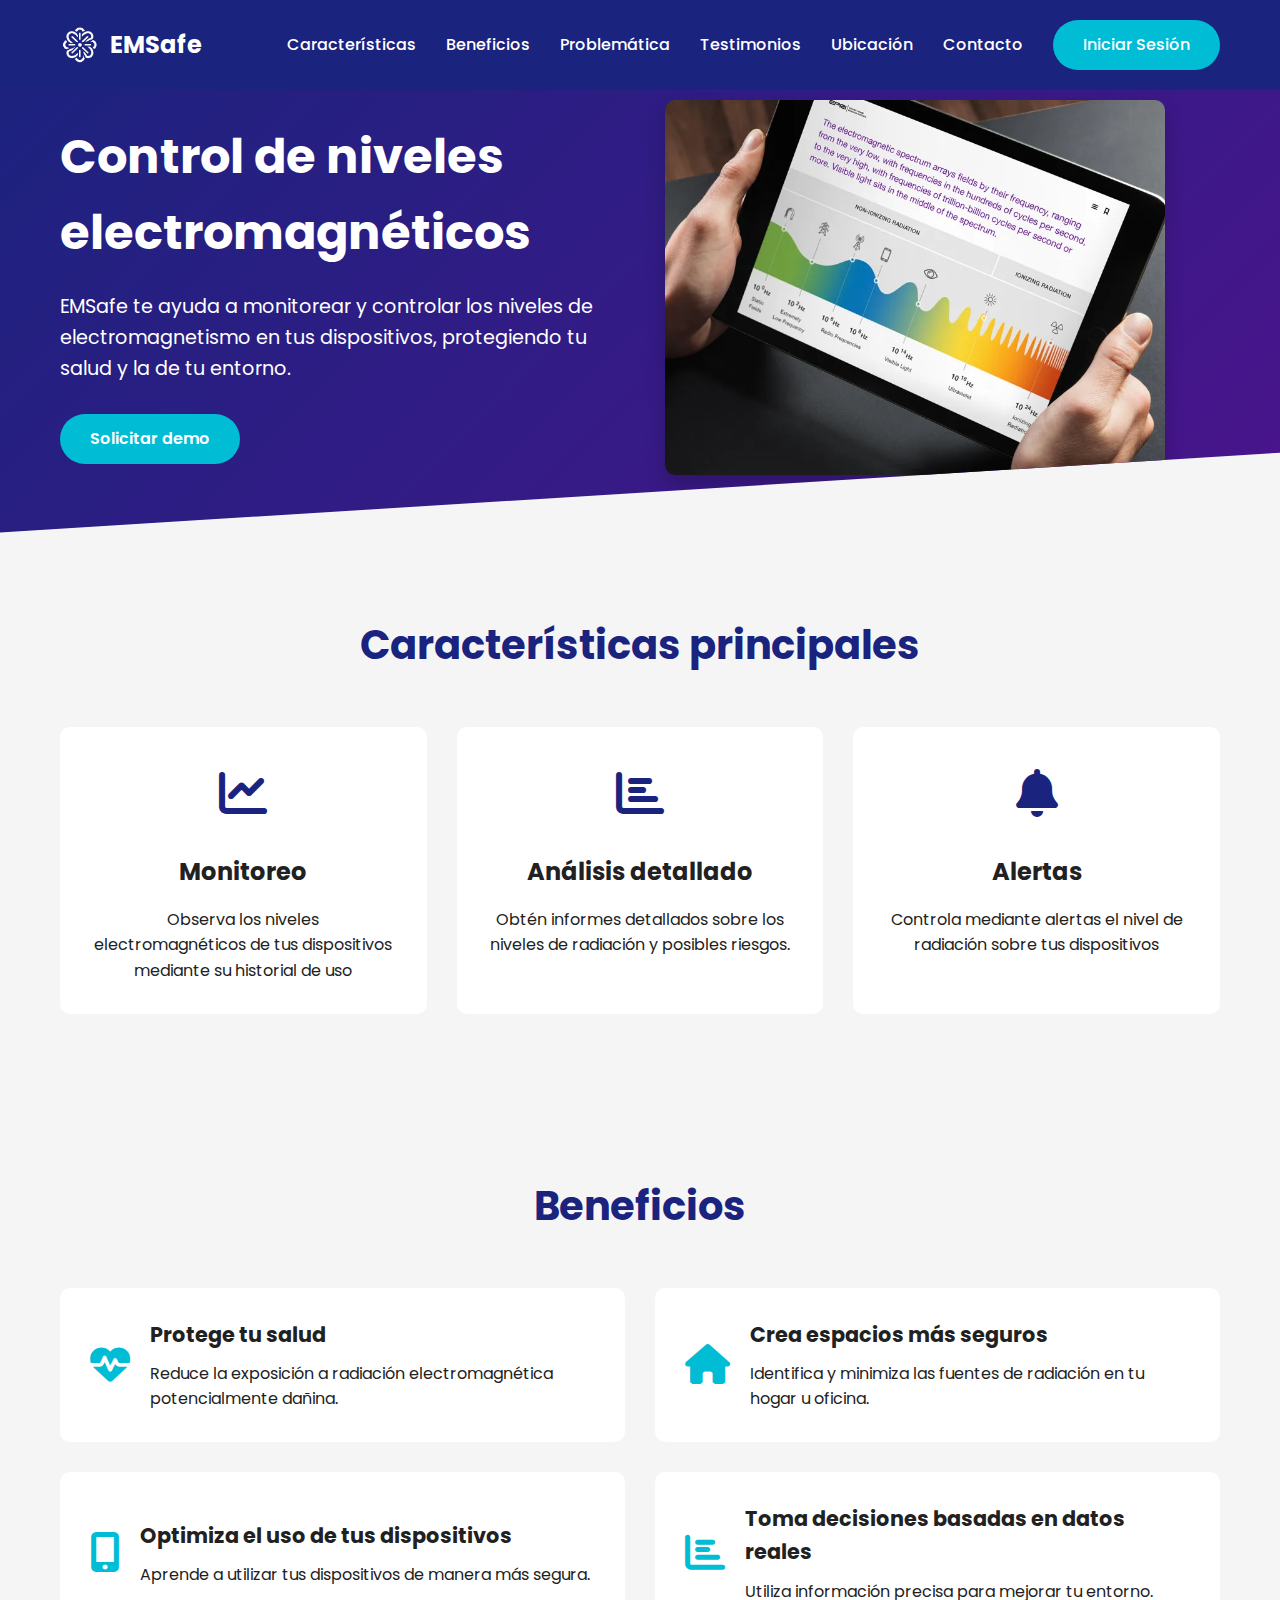
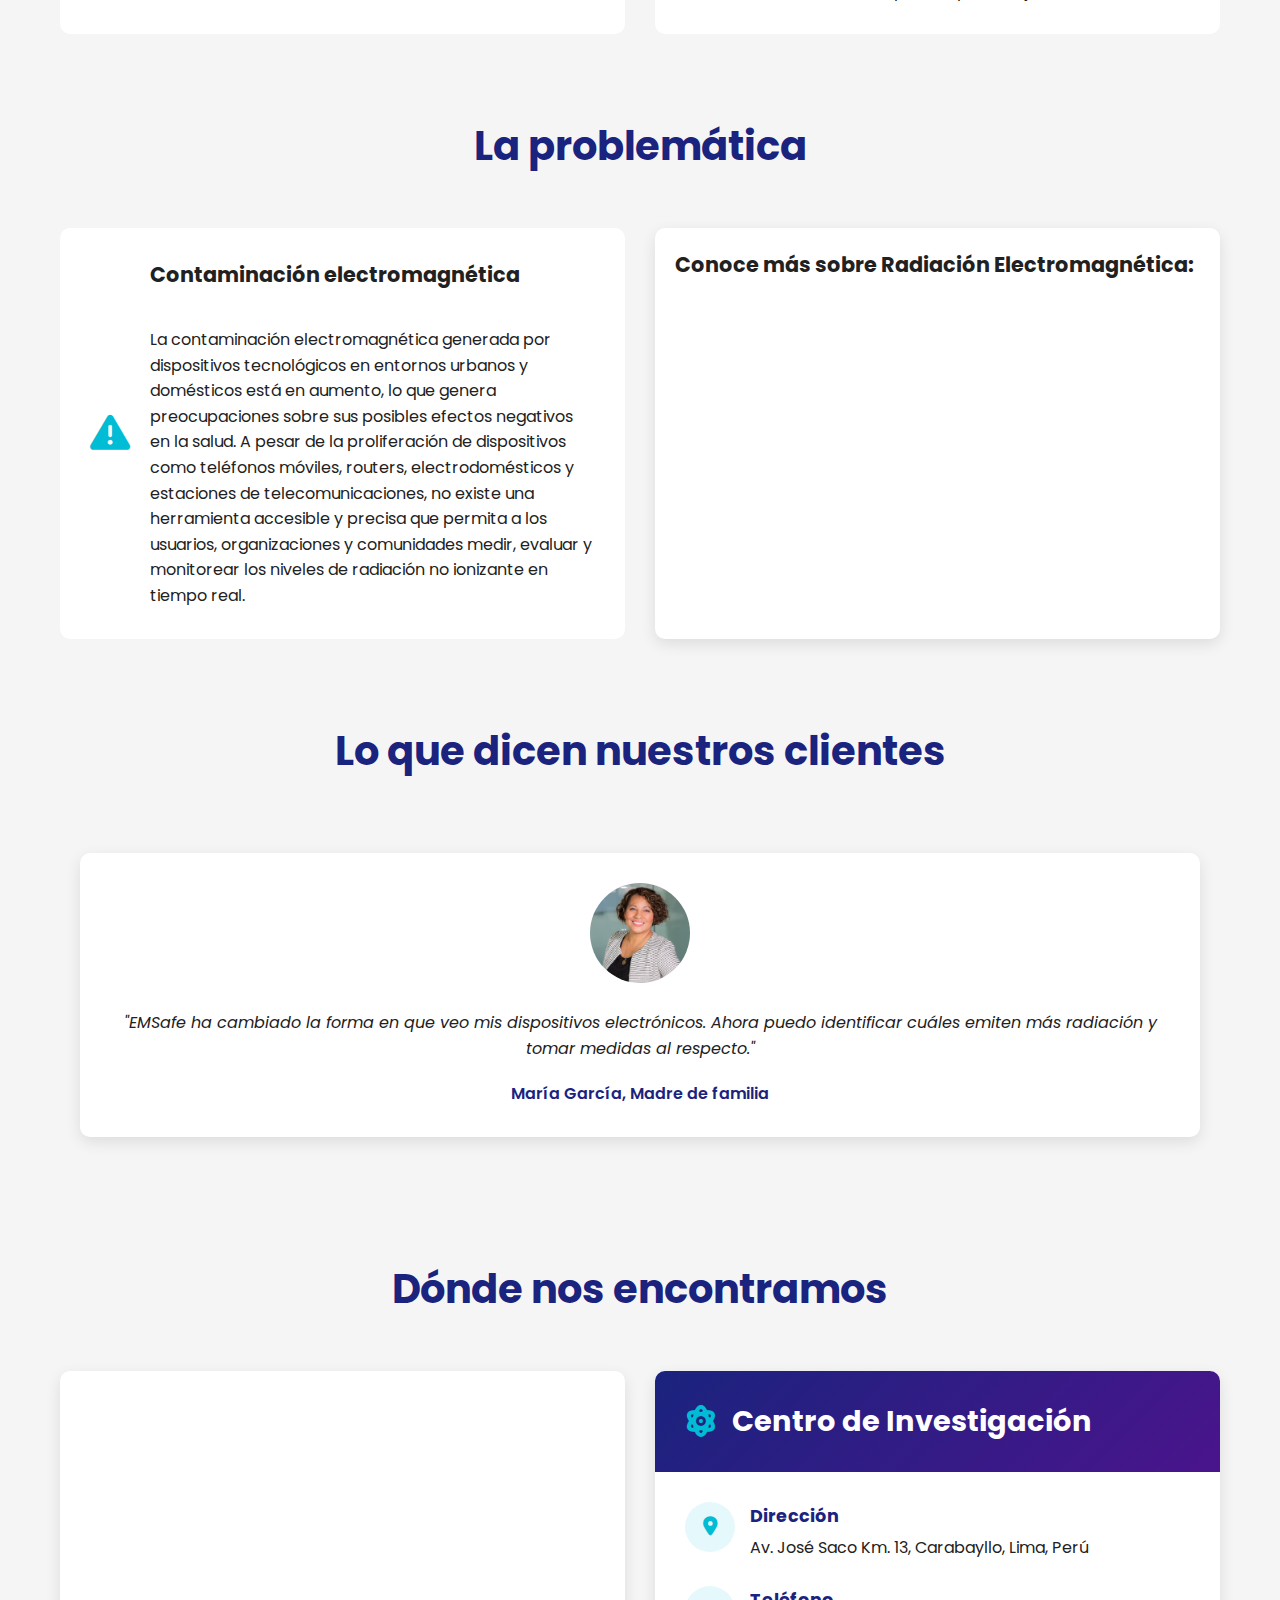
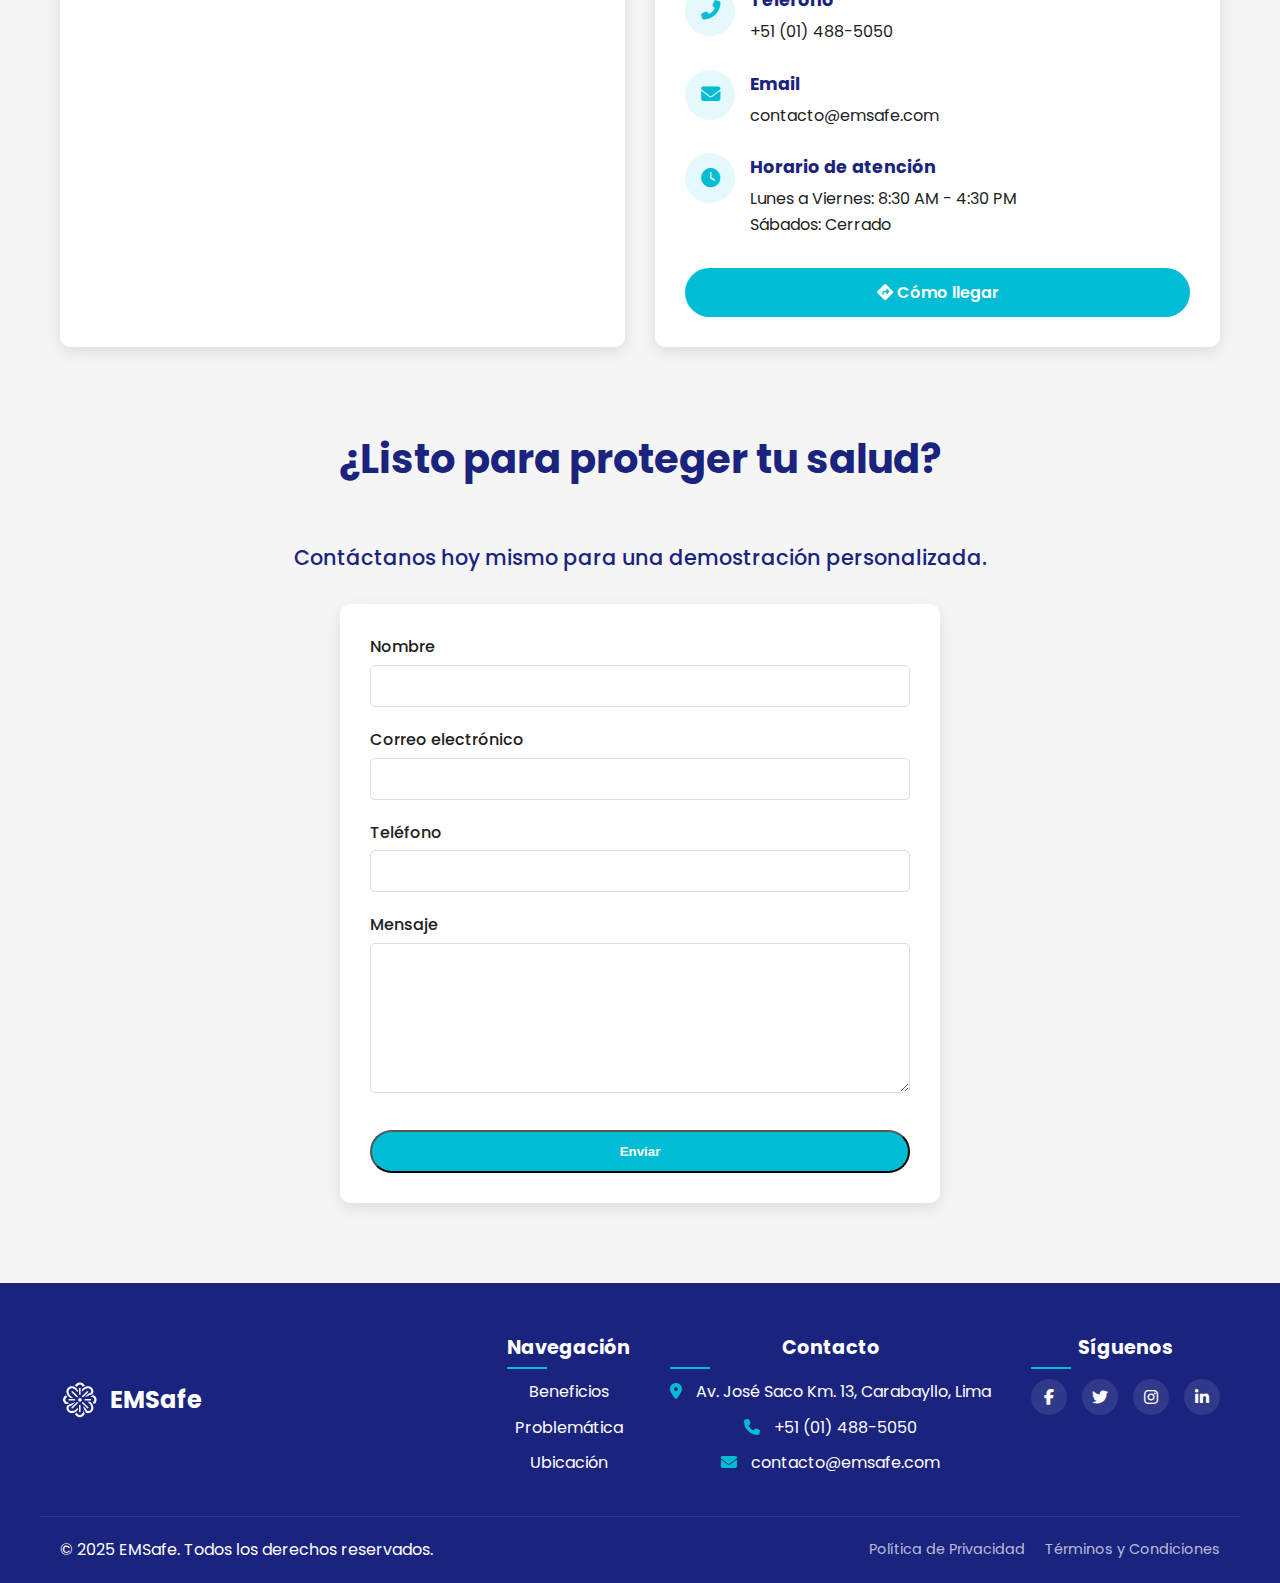
==== index.html @ 5c5ae856 "Add files via upload" ====
<!DOCTYPE html>
<html lang="es">
<head>
    <meta charset="UTF-8">
    <meta name="viewport" content="width=device-width, initial-scale=1.0">
    <title>EMSafe - Control de niveles electromagnéticos</title>
    <link rel="stylesheet" href="https://cdnjs.cloudflare.com/ajax/libs/font-awesome/6.4.0/css/all.min.css">
    <link rel="stylesheet" href="./css/style.css">
</head>
<body>
    <header>
        <nav class="container">
            <div class="logo">
                <img src="./imgs/smartflow-logo-white.png" alt="EMSafe Logo">
                <span>EMSafe</span>
            </div>
            <ul class="nav-links">
                <li><a href="#features">Características</a></li>
                <li><a href="#benefits">Beneficios</a></li>
                <li><a href="#problem">Problemática</a></li>
                <li><a href="#testimonials">Testimonios</a></li>
                <li><a href="#location">Ubicación</a></li>
                <li><a href="#contact">Contacto</a></li>
                <li><a href="./navbar/login.html" class="cta-button">Iniciar Sesión</a></li>
            </ul>
        </nav>
    </header>

    <main>
        <section id="hero">
            <div class="container hero-content">
                <div class="hero-text">
                    <h1>Control de niveles electromagnéticos</h1>
                    <p>EMSafe te ayuda a monitorear y controlar los niveles de electromagnetismo en tus dispositivos, protegiendo tu salud y la de tu entorno.</p>
                    <a href="#contact" class="cta-button">Solicitar demo</a>
                </div>
                <div class="hero-image">
                    <img src="./imgs/hero.webp" alt="Dashboard de EMSafe">
                </div>
            </div>
        </section>

        <section id="features">
            <div class="container">
                <h2 class="section-title">Características principales</h2>
                <div class="features-grid">
                    <div class="feature-card">
                        <div class="feature-icon">
                            <i class="fas fa-chart-line"></i>
                        </div>
                        <h3>Monitoreo</h3>
                        <p>Observa los niveles electromagnéticos de tus dispositivos mediante su historial de uso</p>
                    </div>
                    <div class="feature-card">
                        <div class="feature-icon">
                            <i class="fas fa-chart-bar"></i>
                        </div>
                        <h3>Análisis detallado</h3>
                        <p>Obtén informes detallados sobre los niveles de radiación y posibles riesgos.</p>
                    </div>
                    <div class="feature-card">
                        <div class="feature-icon">
                            <i class="fas fa-bell"></i>
                        </div>
                        <h3>Alertas</h3>
                        <p>Controla mediante alertas el nivel de radiación sobre tus dispositivos</p>
                    </div>
                </div>
            </div>
        </section>

        <section id="benefits">
            <div class="container">
                <h2 class="section-title">Beneficios</h2>
                <div class="benefits-grid">
                    <div class="benefit-item">
                        <div class="benefit-icon">
                            <i class="fas fa-heartbeat"></i>
                        </div>
                        <div class="benefit-text">
                            <h3>Protege tu salud</h3>
                            <p>Reduce la exposición a radiación electromagnética potencialmente dañina.</p>
                        </div>
                    </div>
                    <div class="benefit-item">
                        <div class="benefit-icon">
                            <i class="fas fa-home"></i>
                        </div>
                        <div class="benefit-text">
                            <h3>Crea espacios más seguros</h3>
                            <p>Identifica y minimiza las fuentes de radiación en tu hogar u oficina.</p>
                        </div>
                    </div>
                    <div class="benefit-item">
                        <div class="benefit-icon">
                            <i class="fas fa-mobile-alt"></i>
                        </div>
                        <div class="benefit-text">
                            <h3>Optimiza el uso de tus dispositivos</h3>
                            <p>Aprende a utilizar tus dispositivos de manera más segura.</p>
                        </div>
                    </div>
                    <div class="benefit-item">
                        <div class="benefit-icon">
                            <i class="fas fa-chart-bar"></i>
                        </div>
                        <div class="benefit-text">
                            <h3>Toma decisiones basadas en datos reales</h3>
                            <p>Utiliza información precisa para mejorar tu entorno.</p>
                        </div>
                    </div>
                </div>
            </div>
        </section>

        <section id="problem">
            <div class="container">
                <h2 class="section-title">La problemática</h2>
                <div class="problem-content">
                    <div class="problem-card">
                        <div class="benefit-item">
                            <div class="benefit-icon">
                                <i class="fas fa-exclamation-triangle"></i>
                            </div>
                            <div class="benefit-text">
                                <h3>Contaminación electromagnética</h3>
                                <br>
                                <p>La contaminación electromagnética generada por dispositivos tecnológicos en entornos urbanos y domésticos está en aumento, lo que genera preocupaciones sobre sus posibles efectos negativos en la salud. A pesar de la proliferación de dispositivos como teléfonos móviles, routers, electrodomésticos y estaciones de telecomunicaciones, no existe una herramienta accesible y precisa que permita a los usuarios, organizaciones y comunidades medir, evaluar y monitorear los niveles de radiación no ionizante en tiempo real.</p>
                            </div>
                        </div>
                    </div>
                    <div class="problem-video-container">
                        <div class="benefit-text">
                            <h3>Conoce más sobre Radiación Electromagnética:</h3>
                            <br>
                        </div>
                        <div class="video-wrapper">
                            <iframe width="100%" height="315" src="https://www.youtube.com/embed/sqfyNnyt4dU" title="Video sobre contaminación electromagnética" frameborder="0" allow="accelerometer; autoplay; clipboard-write; encrypted-media; gyroscope; picture-in-picture" allowfullscreen></iframe>
                        </div>
                    </div>
                </div>
            </div>
        </section>

        <section id="testimonials">
            <div class="container">
                <h2 class="section-title">Lo que dicen nuestros clientes</h2>
                <div class="testimonial-slider">
                    <div class="testimonial-slide">
                        <div class="testimonial-content">
                            <img src="./imgs/testimony1.avif" alt="Foto de María García" class="testimonial-image">
                            <p class="testimonial-text">"EMSafe ha cambiado la forma en que veo mis dispositivos electrónicos. Ahora puedo identificar cuáles emiten más radiación y tomar medidas al respecto."</p>
                            <p class="testimonial-author">María García, Madre de familia</p>
                        </div>
                    </div>
                    <div class="testimonial-slide">
                        <div class="testimonial-content">
                            <img src="./imgs/testimony2.avif" alt="Foto de Carlos Rodríguez" class="testimonial-image">
                            <p class="testimonial-text">"La facilidad de uso y la precisión de los datos que proporciona EMSafe nos han permitido crear un entorno de trabajo más saludable para nuestros empleados."</p>
                            <p class="testimonial-author">Carlos Rodríguez, Gerente de Oficina en TechInnovate</p>
                        </div>
                    </div>
                    <div class="testimonial-slide">
                        <div class="testimonial-content">
                            <img src="./imgs/testimony3.avif" alt="Foto de Ana Martínez" class="testimonial-image">
                            <p class="testimonial-text">"Desde que implementamos EMSafe en nuestra clínica, hemos logrado reducir significativamente los niveles de radiación electromagnética. Es una herramienta indispensable para cualquier establecimiento de salud."</p>
                            <p class="testimonial-author">Ana Martínez, Directora de Centro Médico Bienestar</p>
                        </div>
                    </div>
                </div>
                <div class="testimonial-nav"></div>
            </div>
        </section>

        <section id="location">
            <div class="container">
                <h2 class="section-title">Dónde nos encontramos</h2>
                <div class="location-container">
                    <div class="location-card map-card">
                        <div class="location-map-wrapper">
                            <iframe src="https://www.google.com/maps/embed?pb=!1m14!1m8!1m3!1d31210.40868979142!2d-77.058909!3d-12.0915285!3m2!1i1024!2i768!4f13.1!3m3!1m2!1s0x9105c7d5475e4d6f%3A0x3dcf7613f8cd2580!2sInstituto%20Peruano%20de%20Energ%C3%ADa%20Nuclear!5e0!3m2!1ses!2spe!4v1744921972250!5m2!1ses!2spe" width="100%" height="100%" style="border:0;" allowfullscreen="" loading="lazy" referrerpolicy="no-referrer-when-downgrade"></iframe>
                        </div>
                    </div>
                    <div class="location-card info-card">
                        <div class="location-header">
                            <div class="location-icon">
                                <i class="fas fa-atom"></i>
                            </div>
                            <h3>Centro de Investigación</h3>
                        </div>
                        <div class="location-details">
                            <div class="location-detail-item">
                                <div class="detail-icon">
                                    <i class="fas fa-map-marker-alt"></i>
                                </div>
                                <div class="detail-text">
                                    <h4>Dirección</h4>
                                    <p>Av. José Saco Km. 13, Carabayllo, Lima, Perú</p>
                                </div>
                            </div>
                            <div class="location-detail-item">
                                <div class="detail-icon">
                                    <i class="fas fa-phone-alt"></i>
                                </div>
                                <div class="detail-text">
                                    <h4>Teléfono</h4>
                                    <p>+51 (01) 488-5050</p>
                                </div>
                            </div>
                            <div class="location-detail-item">
                                <div class="detail-icon">
                                    <i class="fas fa-envelope"></i>
                                </div>
                                <div class="detail-text">
                                    <h4>Email</h4>
                                    <p>contacto@emsafe.com</p>
                                </div>
                            </div>
                            <div class="location-detail-item">
                                <div class="detail-icon">
                                    <i class="fas fa-clock"></i>
                                </div>
                                <div class="detail-text">
                                    <h4>Horario de atención</h4>
                                    <p>Lunes a Viernes: 8:30 AM - 4:30 PM</p>
                                    <p>Sábados: Cerrado</p>
                                </div>
                            </div>
                        </div>
                        <a href="https://maps.app.goo.gl/8dcV7gfcuKDfoSGw5" class="location-cta cta-button" target="_blank" rel="noopener noreferrer">
                            <i class="fas fa-directions"></i> Cómo llegar
                        </a>
                    </div>
                </div>
            </div>
        </section>

        <section id="contact">
            <div class="container">
                <h2 class="section-title">¿Listo para proteger tu salud?</h2>
                <h3 class="contact-subtitle">Contáctanos hoy mismo para una demostración personalizada.</h3>
                <form class="contact-form">
                    <div class="form-group">
                        <label for="name">Nombre</label>
                        <input type="text" id="name" name="name" required>
                    </div>
                    <div class="form-group">
                        <label for="email">Correo electrónico</label>
                        <input type="email" id="email" name="email" required>
                    </div>
                    <div class="form-group">
                        <label for="phone">Teléfono</label>
                        <input type="tel" id="phone" name="phone">
                    </div>
                    <div class="form-group">
                        <label for="message">Mensaje</label>
                        <textarea id="message" name="message" required></textarea>
                    </div>
                    <button type="submit" class="cta-button">Enviar</button>
                </form>
            </div>
        </section>
        </main>
        
        <footer>
            <div class="footer-content">
                <div class="footer-logo">
                    <img src="./imgs/smartflow-logo-white.png" alt="EMSafe Logo">
                    <span>EMSafe</span>
                </div>
                <div class="footer-links">
                    <div class="footer-column">
                        <h4>Navegación</h4>
                        <ul>
                            <li><a href="#benefits">Beneficios</a></li>
                            <li><a href="#problem">Problemática</a></li>
                            <li><a href="#location">Ubicación</a></li>
                        </ul>
                    </div>
                    <div class="footer-column">
                        <h4>Contacto</h4>
                        <ul>
                            <li><i class="fas fa-map-marker-alt"></i> Av. José Saco Km. 13, Carabayllo, Lima</li>
                            <li><i class="fas fa-phone"></i> +51 (01) 488-5050</li>
                            <li><i class="fas fa-envelope"></i> contacto@emsafe.com</li>
                        </ul>
                    </div>
                    <div class="footer-column">
                        <h4>Síguenos</h4>
                        <div class="social-icons">
                            <a href="#" aria-label="Facebook"><i class="fab fa-facebook-f"></i></a>
                            <a href="#" aria-label="Twitter"><i class="fab fa-twitter"></i></a>
                            <a href="#" aria-label="Instagram"><i class="fab fa-instagram"></i></a>
                            <a href="#" aria-label="LinkedIn"><i class="fab fa-linkedin-in"></i></a>
                        </div>
                    </div>
                </div>
            </div>
            <div class="footer-bottom">
                <p>&copy; 2025 EMSafe. Todos los derechos reservados.</p>
                <div class="footer-legal">
                    <a href="#">Política de Privacidad</a>
                    <a href="#">Términos y Condiciones</a>
                </div>
            </div>
        </footer>

    <script src="./scripts/main-scripts.js"></script>
</body>
</html>
---- css/style.css ----
@import url('https://fonts.googleapis.com/css2?family=Poppins:wght@300;400;500;600;700&display=swap');

:root {
    --primary: #1a237e;
    --secondary: #4a148c;
    --accent: #00bcd4;
    --background: #f5f5f5;
    --foreground: #212121;
    --card: #ffffff;
    --card-hover: #e0e0e0;
}

* {
    margin: 0;
    padding: 0;
    box-sizing: border-box;
}

body {
    font-family: 'Poppins', sans-serif;
    background-color: var(--background);
    color: var(--foreground);
    line-height: 1.6;
}

.container {
    max-width: 1200px;
    margin: 0 auto;
    padding: 0 20px;
}

header {
    background-color: var(--primary);
    color: white;
    padding: 20px 0;
    position: fixed;
    width: 100%;
    z-index: 1000;
}

nav {
    display: flex;
    justify-content: space-between;
    align-items: center;
}

.logo {
    display: flex;
    align-items: center;
}

.logo img {
    width: 40px;
    margin-right: 10px;
}

.logo span {
    font-size: 1.5rem;
    font-weight: 700;
}

.nav-links {
    display: flex;
    list-style: none;
    align-items: center;
}

.nav-links li {
    margin-left: 30px;
}

.nav-links a {
    color: white;
    text-decoration: none;
    font-weight: 500;
    transition: color 0.3s ease;
}

.nav-links a:hover {
    color: var(--accent);
}

#hero {
    background: linear-gradient(135deg, var(--primary) 0%, var(--secondary) 100%);
    color: white;
    padding: 100px 0 50px;
    clip-path: polygon(0 0, 100% 0, 100% 85%, 0% 100%);
}

.hero-content {
    display: flex;
    align-items: center;
    justify-content: space-between;
}

.hero-text {
    flex: 1;
    padding-right: 50px;
}

.hero-text h1 {
    font-size: 3rem;
    margin-bottom: 20px;
}

.hero-text p {
    font-size: 1.2rem;
    margin-bottom: 30px;
}

.cta-button {
    display: inline-block;
    background-color: var(--accent);
    color: white;
    padding: 12px 30px;
    border-radius: 30px;
    text-decoration: none;
    font-weight: 600;
    transition: background-color 0.3s ease, transform 0.3s ease;
}

.cta-button:hover {
    background-color: #00acc1;
    transform: translateY(-3px);
}

.hero-image {
    flex: 1;
}

.hero-image img {
    width: 100%;
    max-width: 500px;
    border-radius: 10px;
    box-shadow: 0 10px 20px rgba(0, 0, 0, 0.2);
}

#features, #benefits, #testimonials, #subscriptions, #contact {
    padding: 80px 0;
}

.section-title {
    text-align: center;
    font-size: 2.5rem;
    margin-bottom: 50px;
    color: var(--primary);
}

.features-grid {
    display: grid;
    grid-template-columns: repeat(3, 1fr);
    gap: 30px;
}

.feature-card {
    background-color: var(--card);
    border-radius: 10px;
    padding: 30px;
    text-align: center;
    transition: transform 0.3s ease, box-shadow 0.3s ease;
    position: relative;
    overflow: hidden;
}

.feature-card:hover {
    transform: translateY(-10px);
    box-shadow: 0 10px 20px rgba(0, 0, 0, 0.1);
}

.feature-card::before {
    content: '';
    position: absolute;
    top: -50%;
    left: -50%;
    width: 200%;
    height: 200%;
    background: radial-gradient(circle, var(--accent) 10%, transparent 10%);
    transform: scale(0);
    transition: transform 0.6s ease;
    z-index: 0;
}

.feature-card:hover::before {
    transform: scale(1);
}

.feature-icon {
    font-size: 3rem;
    color: var(--primary);
    margin-bottom: 20px;
    position: relative;
    z-index: 1;
}

.feature-card h3 {
    font-size: 1.5rem;
    margin-bottom: 15px;
    position: relative;
    z-index: 1;
}

.feature-card p {
    position: relative;
    z-index: 1;
}

.benefits-grid {
    display: grid;
    grid-template-columns: repeat(2, 1fr);
    gap: 30px;
}

.benefit-item {
    display: flex;
    align-items: center;
    background-color: var(--card);
    border-radius: 10px;
    padding: 30px;
    transition: transform 0.3s ease, box-shadow 0.3s ease;
}

.benefit-item:hover {
    transform: translateY(-5px);
    box-shadow: 0 10px 20px rgba(0, 0, 0, 0.1);
}

.benefit-icon {
    font-size: 2.5rem;
    color: var(--accent);
    margin-right: 20px;
}

.benefit-text h3 {
    font-size: 1.3rem;
    margin-bottom: 10px;
}

.testimonial-slider {
    display: flex;
    overflow-x: auto;
    scroll-snap-type: x mandatory;
    scroll-behavior: smooth;
    -webkit-overflow-scrolling: touch;
}

.testimonial-slide {
    flex: 0 0 100%;
    scroll-snap-align: start;
    padding: 20px;
}

.testimonial-content {
    background-color: var(--card);
    border-radius: 10px;
    padding: 30px;
    text-align: center;
    box-shadow: 0 5px 15px rgba(0, 0, 0, 0.1);
}

.testimonial-image {
    width: 100px;
    height: 100px;
    border-radius: 50%;
    margin: 0 auto 20px;
    object-fit: cover;
}

.testimonial-text {
    font-style: italic;
    margin-bottom: 20px;
}

.testimonial-author {
    font-weight: 600;
    color: var(--primary);
}

.testimonial-nav {
    display: flex;
    justify-content: center;
    margin-top: 20px;
}

.testimonial-nav button {
    background-color: var(--primary);
    color: white;
    border: none;
    width: 12px;
    height: 12px;
    border-radius: 50%;
    margin: 0 5px;
    cursor: pointer;
    transition: background-color 0.3s ease;
}

.testimonial-nav button.active {
    background-color: var(--accent);
}

.subscription-grid {
    display: grid;
    grid-template-columns: repeat(3, 1fr);
    gap: 30px;
}

.subscription-card {
    background-color: var(--card);
    border-radius: 10px;
    padding: 30px;
    text-align: center;
    transition: transform 0.3s ease, box-shadow 0.3s ease;
}

.subscription-card:hover {
    transform: translateY(-10px);
    box-shadow: 0 10px 20px rgba(0, 0, 0, 0.1);
}

.subscription-card h3 {
    font-size: 1.5rem;
    margin-bottom: 15px;
    color: var(--primary);
}

.subscription-price {
    font-size: 2.5rem;
    font-weight: 700;
    color: var(--accent);
    margin-bottom: 20px;
}

.subscription-features {
    list-style: none;
    margin-bottom: 30px;
}

.subscription-features li {
    margin-bottom: 10px;
}

.subscription-card .cta-button {
    width: 100%;
}

.contact-form {
    max-width: 600px;
    margin: 0 auto;
}

.form-group {
    margin-bottom: 20px;
}

.form-group label {
    display: block;
    margin-bottom: 5px;
    font-weight: 500;
}

.form-group input,
.form-group textarea {
    width: 100%;
    padding: 10px;
    border: 1px solid #ddd;
    border-radius: 5px;
    font-family: 'Poppins', sans-serif;
}

.form-group textarea {
    height: 150px;
}

footer {
    background-color: var(--primary);
    color: white;
    text-align: center;
    padding: 20px 0;
}


/* Estilos para la sección de problemática */
.problem-content {
    display: grid;
    grid-template-columns: 1fr 1fr;
    gap: 30px;
    margin-top: 20px;
}

.problem-card {
    display: flex;
    flex-direction: column;
}

.problem-video-container {
    background-color: var(--card);
    border-radius: 10px;
    padding: 20px;
    box-shadow: 0 5px 15px rgba(0, 0, 0, 0.1);
    transition: transform 0.3s ease, box-shadow 0.3s ease;
}

.problem-video-container:hover {
    transform: translateY(-5px);
    box-shadow: 0 10px 20px rgba(0, 0, 0, 0.1);
}

.video-wrapper {
    position: relative;
    padding-bottom: 56.25%; /* Proporción 16:9 */
    height: 0;
    overflow: hidden;
}

.video-wrapper iframe {
    position: absolute;
    top: 0;
    left: 0;
    width: 100%;
    height: 100%;
    border-radius: 5px;
}

/* Estilos para la sección de ubicación */
.location-container {
    display: grid;
    grid-template-columns: 1fr 1fr;
    gap: 30px;
    margin-top: 20px;
}

.location-card {
    background-color: var(--card);
    border-radius: 10px;
    overflow: hidden;
    box-shadow: 0 5px 15px rgba(0, 0, 0, 0.1);
    transition: transform 0.3s ease, box-shadow 0.3s ease;
    height: 100%;
}

.location-card:hover {
    transform: translateY(-5px);
    box-shadow: 0 10px 25px rgba(0, 0, 0, 0.15);
}

.map-card {
    position: relative;
    min-height: 450px;
}

.location-map-wrapper {
    position: absolute;
    top: 0;
    left: 0;
    width: 100%;
    height: 100%;
}

.info-card {
    display: flex;
    flex-direction: column;
    padding: 0;
}

.location-header {
    background: linear-gradient(135deg, var(--primary) 0%, var(--secondary) 100%);
    color: white;
    padding: 25px 30px;
    display: flex;
    align-items: center;
}

.location-icon {
    font-size: 2rem;
    margin-right: 15px;
    color: var(--accent);
}

.location-header h3 {
    font-size: 1.8rem;
    margin: 0;
}

.location-details {
    padding: 30px;
    flex-grow: 1;
}

.location-detail-item {
    display: flex;
    margin-bottom: 25px;
}

.location-detail-item:last-child {
    margin-bottom: 0;
}

.detail-icon {
    width: 50px;
    height: 50px;
    background-color: rgba(0, 188, 212, 0.1);
    border-radius: 50%;
    display: flex;
    align-items: center;
    justify-content: center;
    margin-right: 15px;
    flex-shrink: 0;
}

.detail-icon i {
    font-size: 1.2rem;
    color: var(--accent);
}

.detail-text h4 {
    margin: 0 0 5px;
    color: var(--primary);
    font-size: 1.1rem;
}

.detail-text p {
    margin: 0;
    color: var(--foreground);
}

.location-cta {
    margin: 0 30px 30px;
    text-align: center;
}

/* Responsive */
@media (max-width: 768px) {
    .location-container {
        grid-template-columns: 1fr;
    }
    
    .map-card {
        min-height: 300px;
    }
}

/* Estilos para la sección de contacto */
.contact-subtitle {
    text-align: center;
    margin-bottom: 30px;
    color: var(--primary);
    font-size: 1.3rem;
    font-weight: 500;
}

.contact-form {
    max-width: 600px;
    margin: 0 auto;
    background-color: var(--card);
    padding: 30px;
    border-radius: 10px;
    box-shadow: 0 5px 15px rgba(0, 0, 0, 0.1);
}

.contact-form .cta-button {
    width: 100%;
    margin-top: 10px;
}

/* Estilos para el footer */
footer {
    background-color: var(--primary);
    color: white;
    padding: 50px 0 20px;
}

.footer-content {
    max-width: 1200px;
    margin: 0 auto;
    padding: 0 20px;
    display: flex;
    flex-wrap: wrap;
    justify-content: space-between;
    margin-bottom: 30px;
}

.footer-logo {
    display: flex;
    align-items: center;
    margin-bottom: 20px;
}

.footer-logo img {
    width: 40px;
    margin-right: 10px;
}

.footer-logo span {
    font-size: 1.5rem;
    font-weight: 700;
}

.footer-links {
    display: flex;
    flex-wrap: wrap;
    gap: 40px;
}

.footer-column h4 {
    font-size: 1.2rem;
    margin-bottom: 15px;
    position: relative;
}

.footer-column h4::after {
    content: '';
    position: absolute;
    bottom: -5px;
    left: 0;
    width: 40px;
    height: 2px;
    background-color: var(--accent);
}

.footer-column ul {
    list-style: none;
    padding: 0;
}

.footer-column ul li {
    margin-bottom: 10px;
}

.footer-column ul li a {
    color: white;
    text-decoration: none;
    transition: color 0.3s ease;
}

.footer-column ul li a:hover {
    color: var(--accent);
}

.footer-column ul li i {
    margin-right: 10px;
    color: var(--accent);
}

.social-icons {
    display: flex;
    gap: 15px;
}

.social-icons a {
    display: flex;
    align-items: center;
    justify-content: center;
    width: 36px;
    height: 36px;
    background-color: rgba(255, 255, 255, 0.1);
    border-radius: 50%;
    color: white;
    text-decoration: none;
    transition: background-color 0.3s ease, transform 0.3s ease;
}

.social-icons a:hover {
    background-color: var(--accent);
    transform: translateY(-3px);
}

.footer-bottom {
    max-width: 1200px;
    margin: 0 auto;
    padding: 20px 20px 0;
    border-top: 1px solid rgba(255, 255, 255, 0.1);
    display: flex;
    justify-content: space-between;
    align-items: center;
    flex-wrap: wrap;
}

.footer-legal {
    display: flex;
    gap: 20px;
}

.footer-legal a {
    color: rgba(255, 255, 255, 0.7);
    text-decoration: none;
    font-size: 0.9rem;
    transition: color 0.3s ease;
}

.footer-legal a:hover {
    color: var(--accent);
}

/* Responsive */
@media (max-width: 768px) {
    .footer-content {
        flex-direction: column;
    }
    
    .footer-links {
        flex-direction: column;
        gap: 20px;
    }
    
    .footer-bottom {
        flex-direction: column;
        text-align: center;
    }
    
    .footer-legal {
        margin-top: 10px;
        justify-content: center;
    }
}
/* Responsive para dispositivos móviles */
@media (max-width: 768px) {
    .problem-content {
        grid-template-columns: 1fr;
    }
}

@media (max-width: 768px) {
    .hero-content,
    .features-grid,
    .benefits-grid,
    .subscription-grid {
        grid-template-columns: 1fr;
    }

    .hero-text,
    .hero-image {
        padding: 0;
        margin-bottom: 30px;
    }

    .nav-links {
        display: none;
    }
}
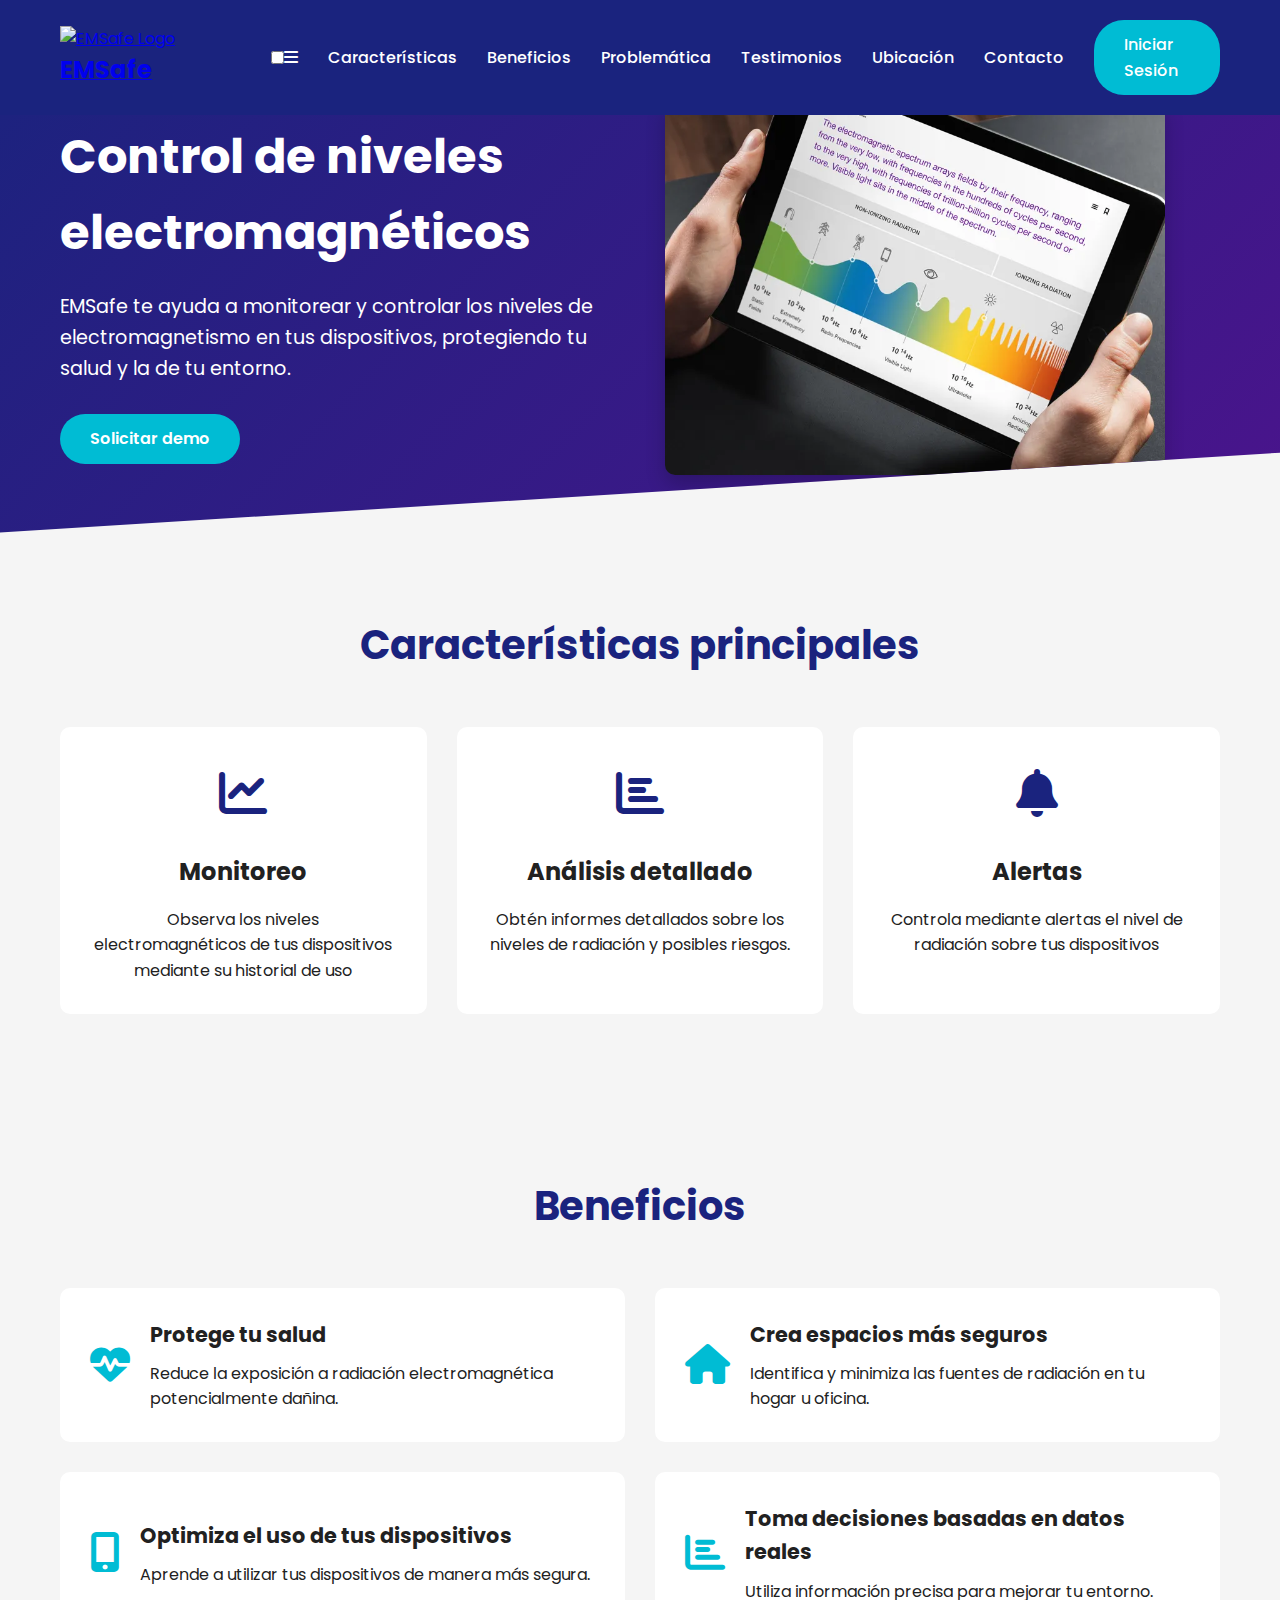
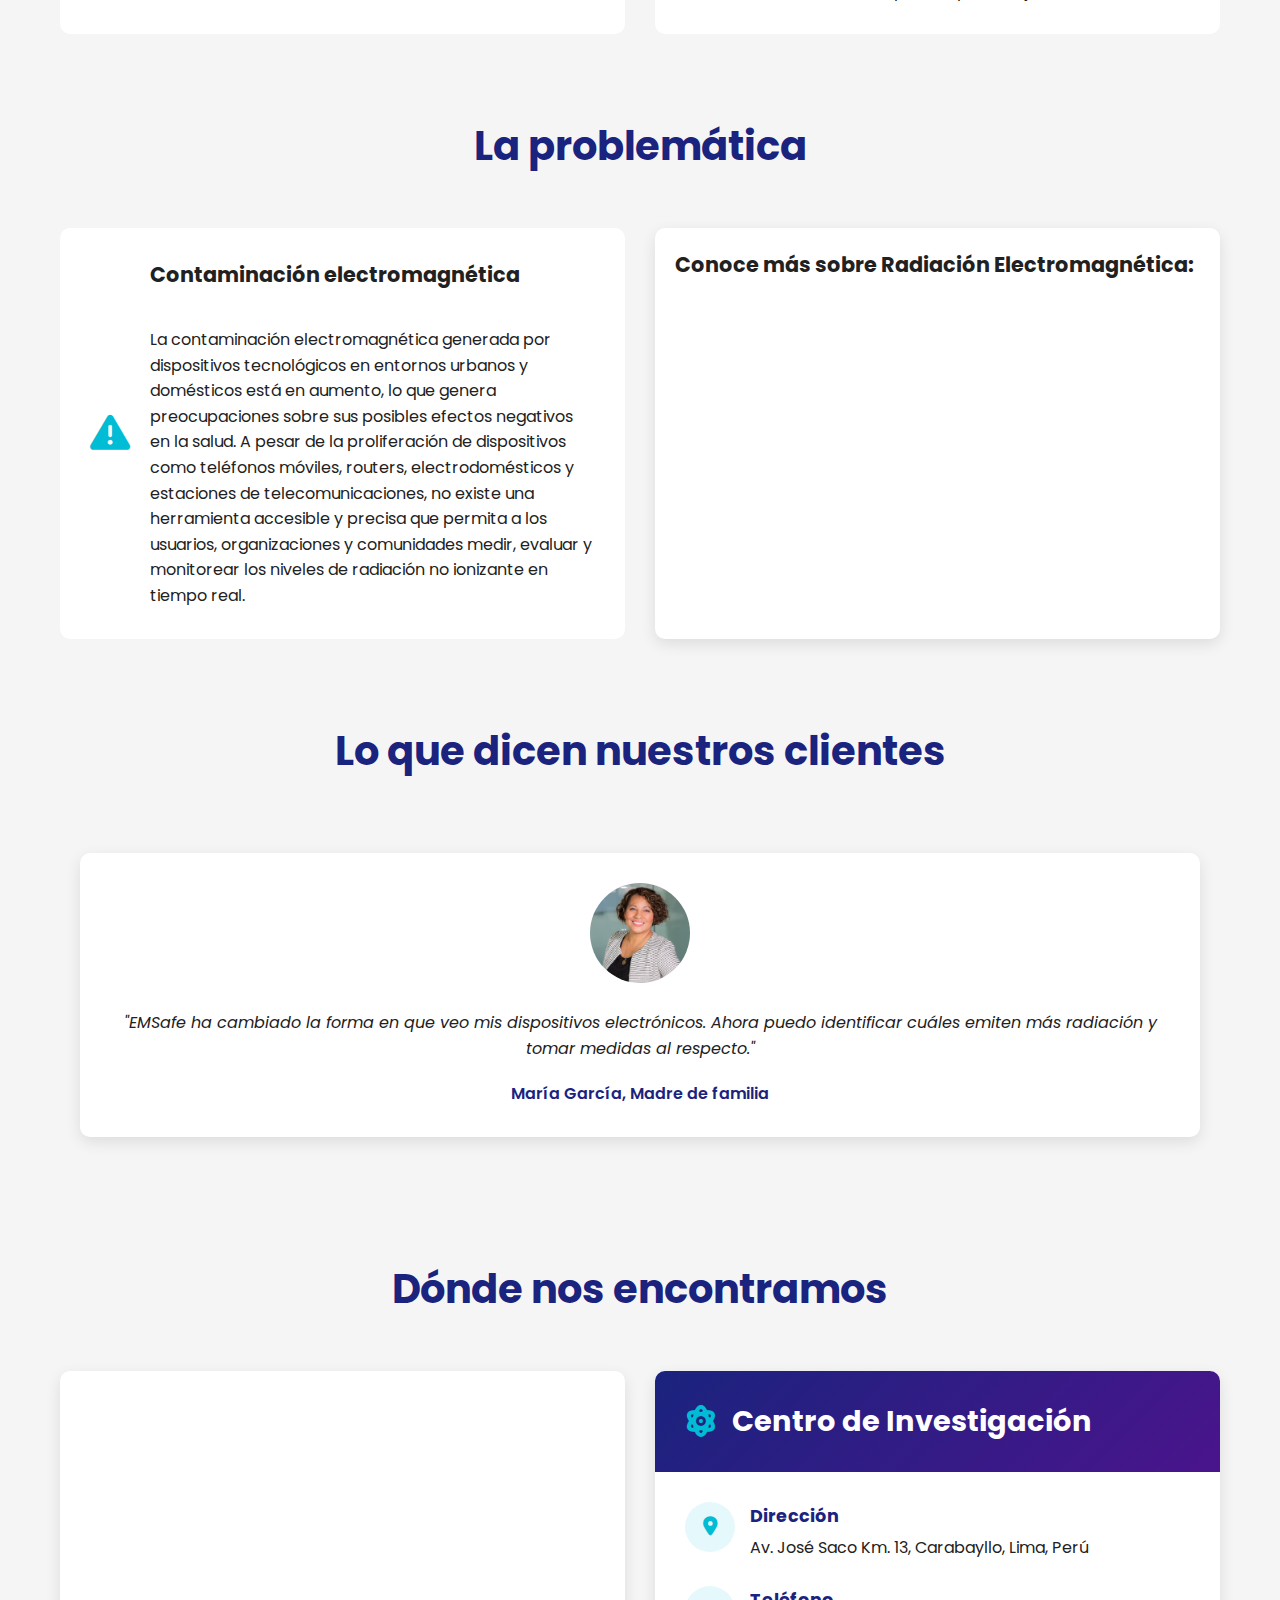
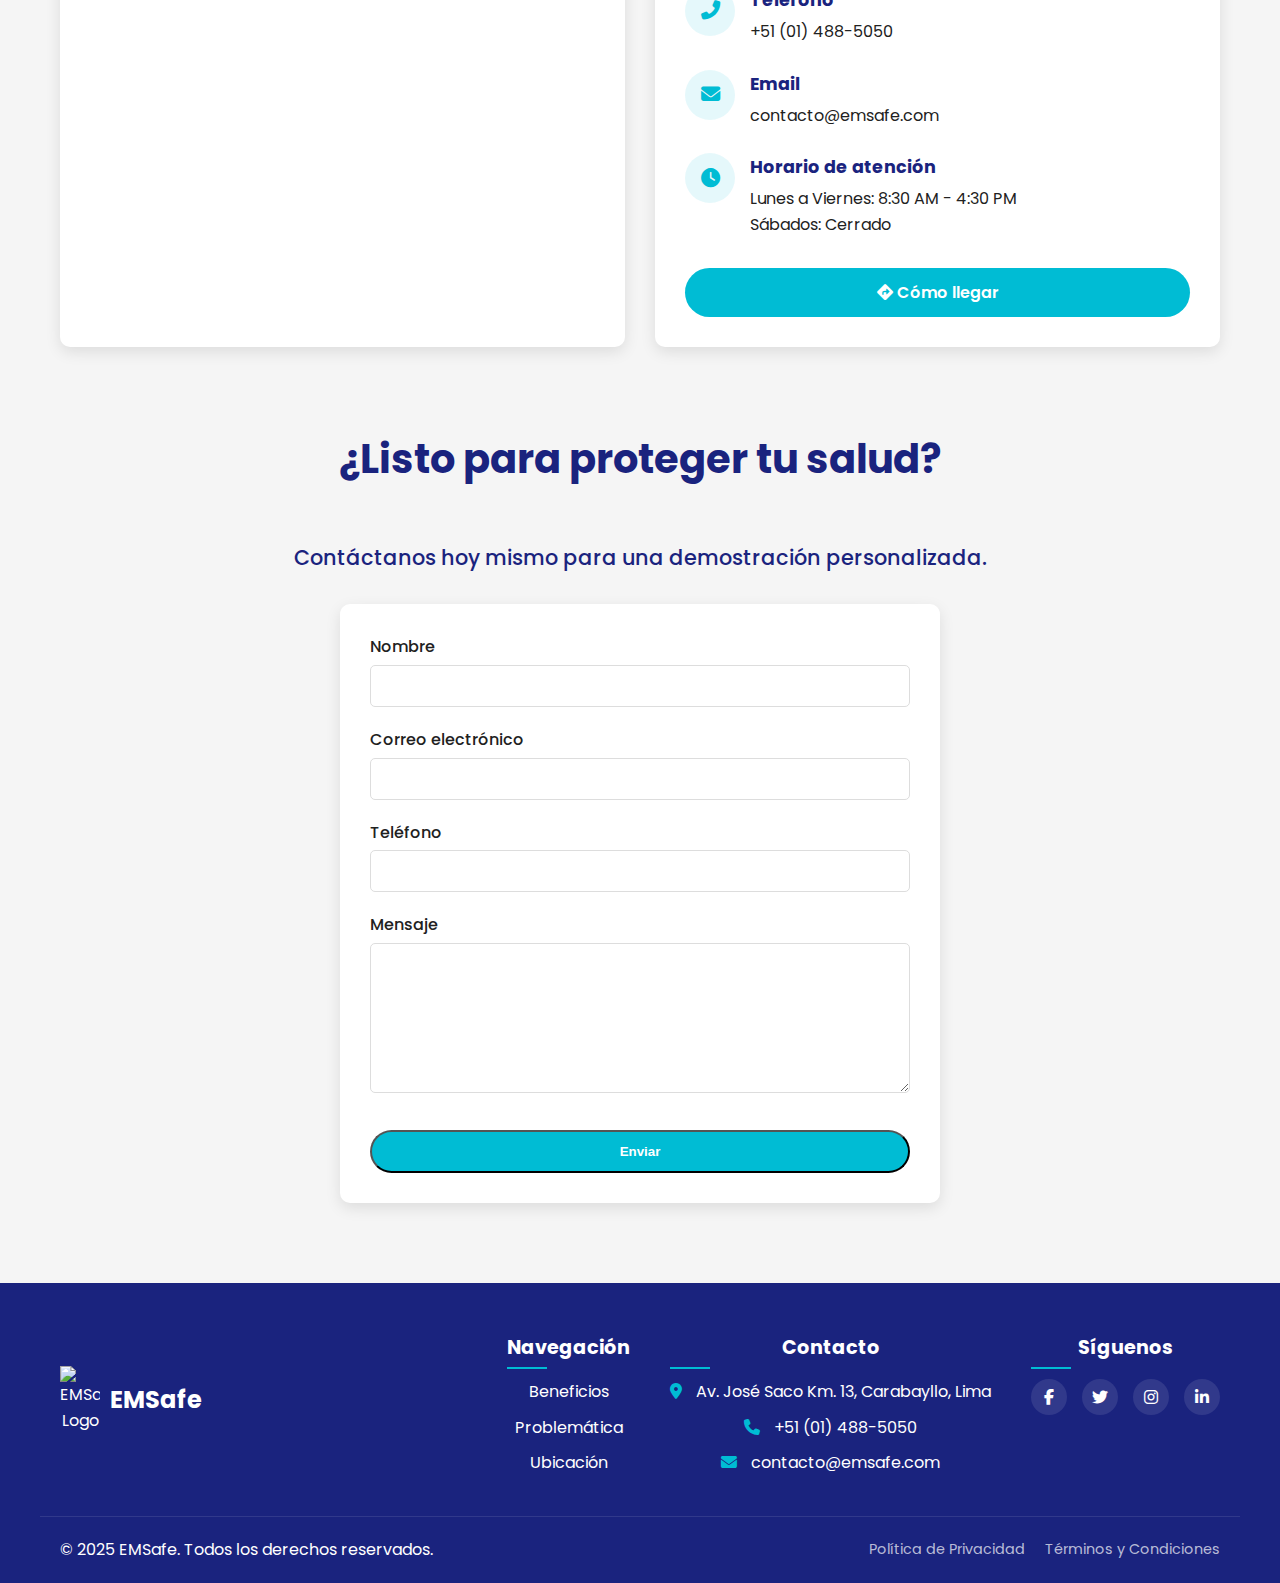
==== commit a0190471: "Update index.html" ====
--- a/index.html
+++ b/index.html
@@ -11,9 +11,15 @@
     <header>
         <nav class="container">
             <div class="logo">
-                <img src="./imgs/smartflow-logo-white.png" alt="EMSafe Logo">
-                <span>EMSafe</span>
-            </div>
+                <a href="#" class="logo-link">
+                    <img src="./imgs/emsafe-logo-white.png" alt="EMSafe Logo">
+                    <span>EMSafe</span>
+                </a>
+            </div>
+            <input type="checkbox" id="nav-toggle" class="nav-toggle">
+            <label for="nav-toggle" class="nav-toggle-label">
+                <i class="fas fa-bars"></i>
+            </label>
             <ul class="nav-links">
                 <li><a href="#features">Características</a></li>
                 <li><a href="#benefits">Beneficios</a></li>
@@ -265,7 +271,7 @@
         <footer>
             <div class="footer-content">
                 <div class="footer-logo">
-                    <img src="./imgs/smartflow-logo-white.png" alt="EMSafe Logo">
+                    <img src="./imgs/emsafe-logo-white.png" alt="EMSafe Logo">
                     <span>EMSafe</span>
                 </div>
                 <div class="footer-links">
@@ -307,4 +313,4 @@
 
     <script src="./scripts/main-scripts.js"></script>
 </body>
-</html>+</html>
